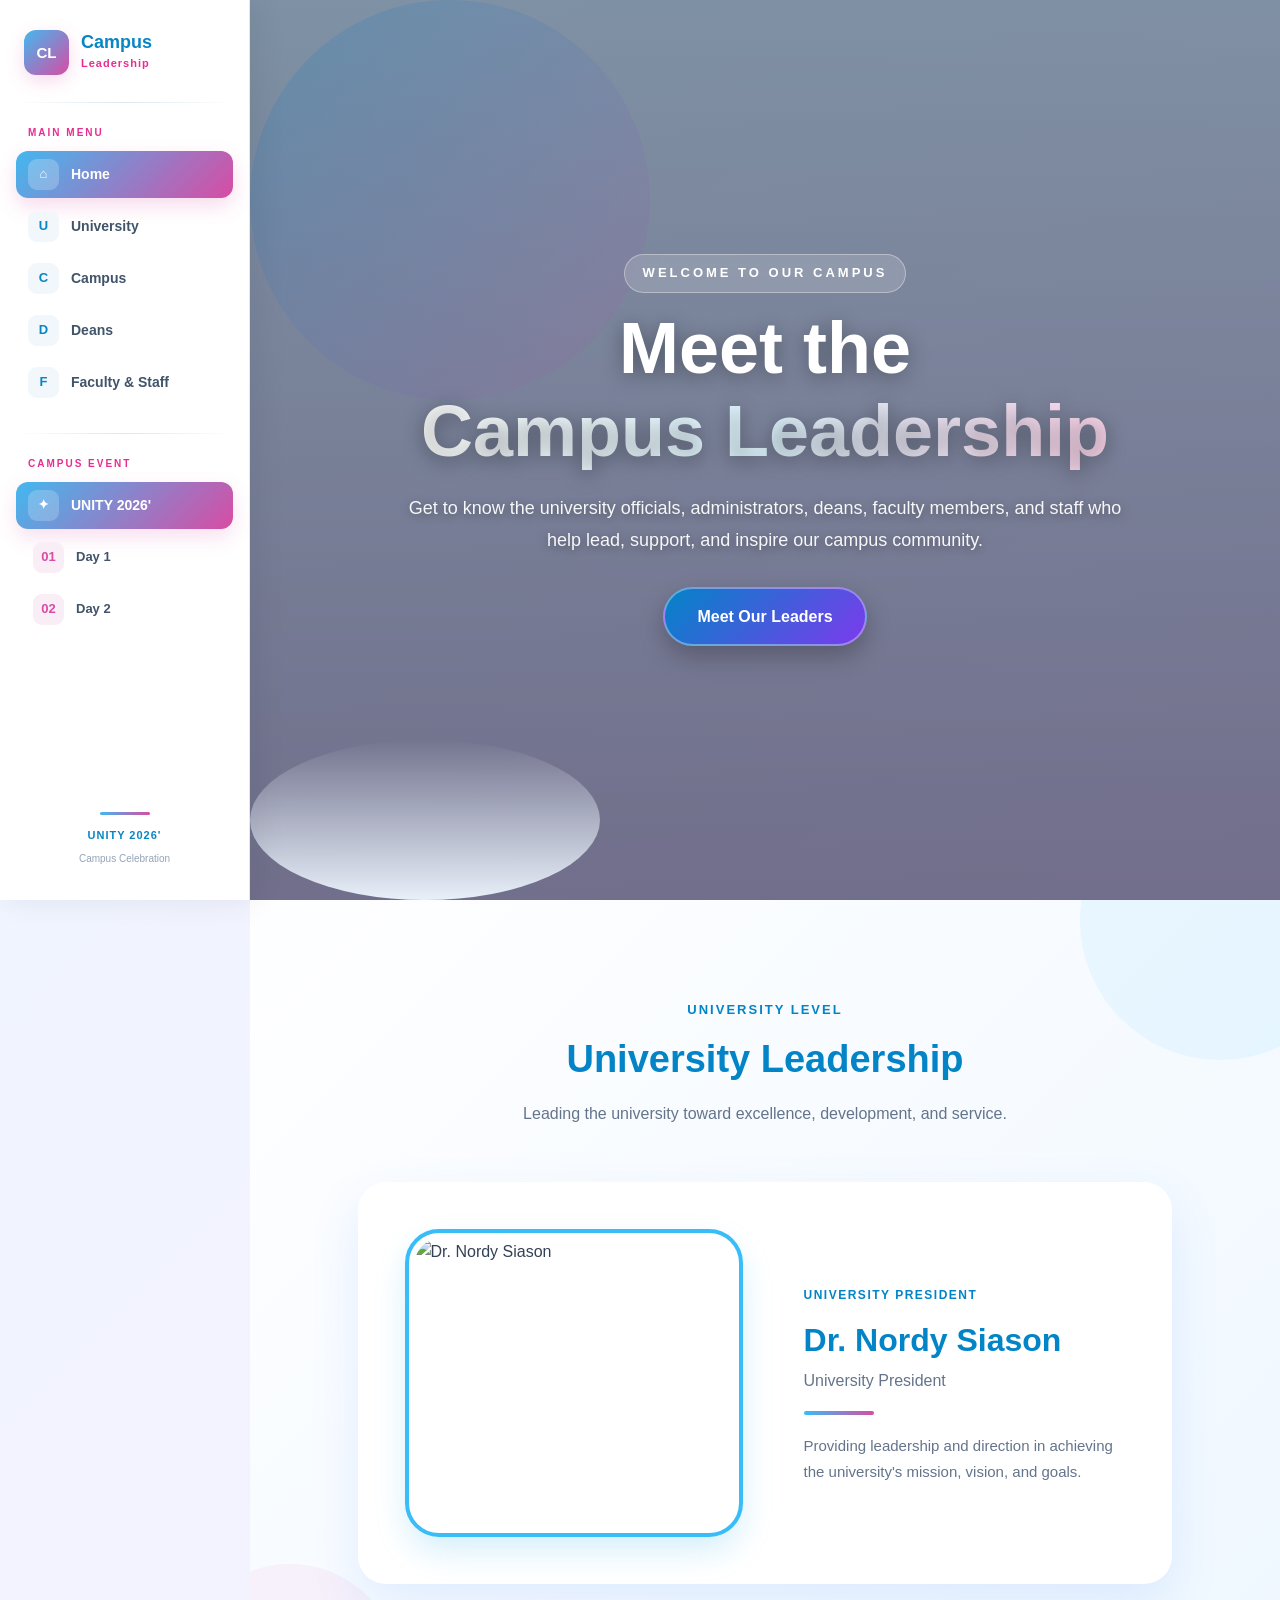
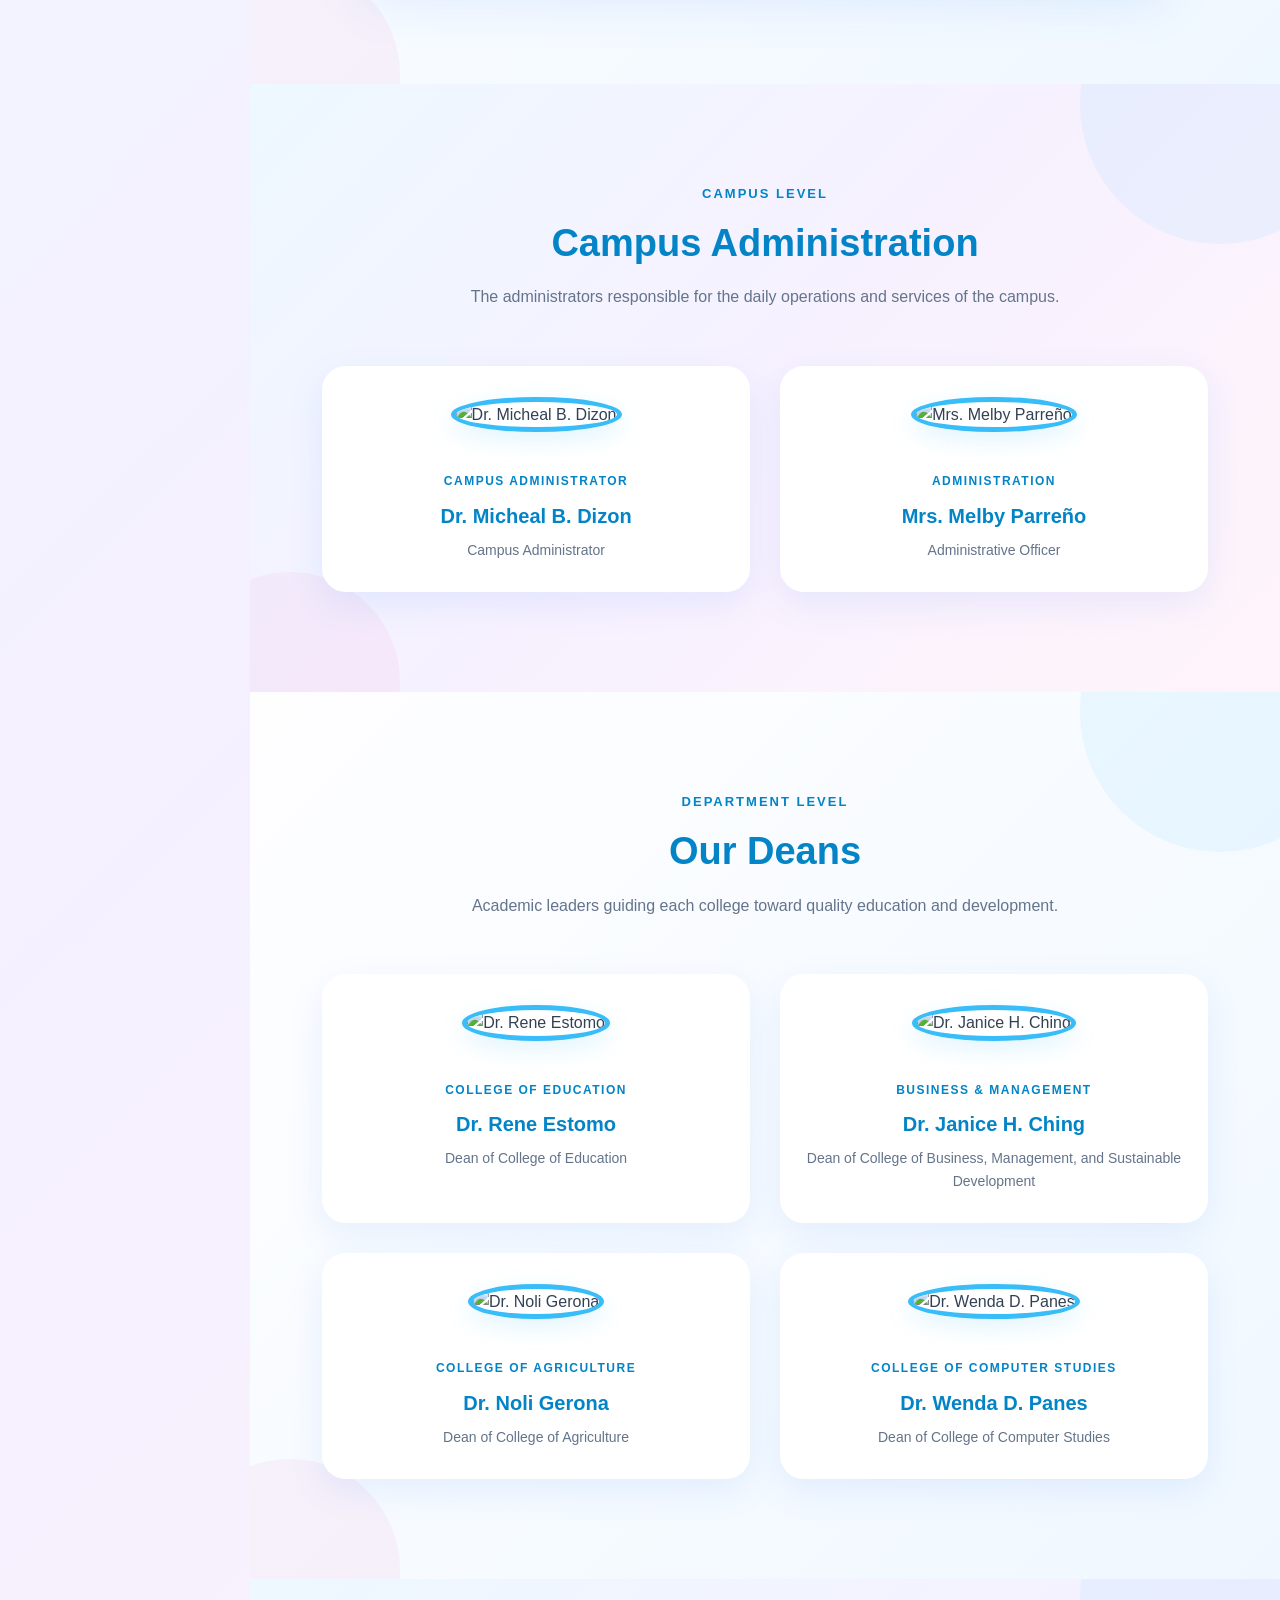
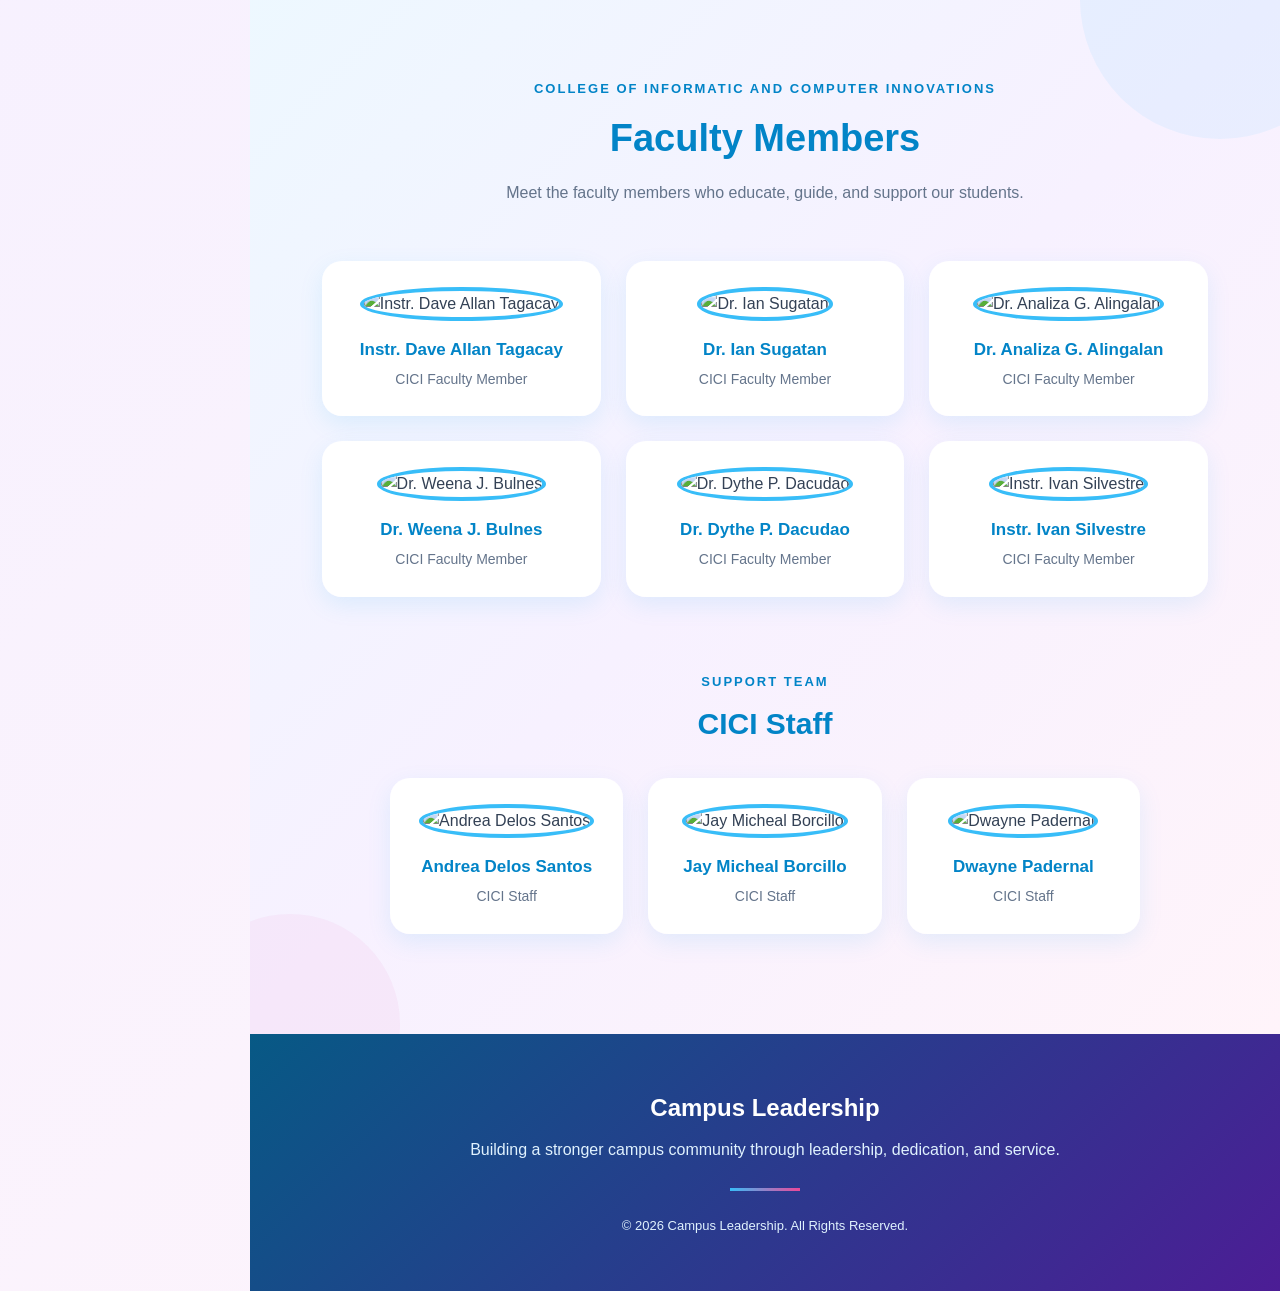
==== index.html @ fda6ae83 "Add files via upload" ====
<!DOCTYPE html>
<html lang="en">

<head>

    <meta charset="UTF-8">

    <meta
        name="viewport"
        content="width=device-width, initial-scale=1.0"
    >

    <title>Campus Leadership</title>

    <link
        rel="stylesheet"
        href="style.css"
    >

</head>


<body>


<!-- =====================================================
     SIDEBAR NAVIGATION
===================================================== -->

<aside class="sidebar">

    <!-- LOGO -->
    <a href="index.html#home" class="sidebar-logo">

        <div class="sidebar-logo-box">
            CL
        </div>

        <div class="sidebar-logo-text">
            <h2>Campus</h2>
            <span>Leadership</span>
        </div>

    </a>


    <div class="sidebar-divider"></div>


    <!-- MAIN NAVIGATION -->

    <div class="sidebar-section-title">
        MAIN MENU
    </div>


    <ul class="sidebar-links">

        <li>
            <a
                href="index.html#home"
                class="active"
            >
                <span class="sidebar-icon">⌂</span>
                <span>Home</span>
            </a>
        </li>


        <li>
            <a href="index.html#university">

                <span class="sidebar-icon">
                    U
                </span>

                <span>University</span>

            </a>
        </li>


        <li>
            <a href="index.html#campus">

                <span class="sidebar-icon">
                    C
                </span>

                <span>Campus</span>

            </a>
        </li>


        <li>
            <a href="index.html#deans">

                <span class="sidebar-icon">
                    D
                </span>

                <span>Deans</span>

            </a>
        </li>


        <li>
            <a href="index.html#faculty">

                <span class="sidebar-icon">
                    F
                </span>

                <span>Faculty & Staff</span>

            </a>
        </li>

    </ul>


    <div class="sidebar-divider"></div>


    <!-- UNITY -->

    <div class="sidebar-section-title">
        CAMPUS EVENT
    </div>


    <ul class="sidebar-links unity-sidebar">

        <li>
            <a href="unity.html">

                <span class="sidebar-icon">
                    ✦
                </span>

                <span>UNITY 2026'</span>

            </a>
        </li>


        <li>
            <a href="day1.html">

                <span class="sidebar-icon">
                    01
                </span>

                <span>Day 1</span>

            </a>
        </li>


        <li>
            <a href="day2.html">

                <span class="sidebar-icon">
                    02
                </span>

                <span>Day 2</span>

            </a>
        </li>

    </ul>


    <!-- SIDEBAR FOOTER -->

    <div class="sidebar-footer">

        <div class="sidebar-footer-line"></div>

        <strong>
            UNITY 2026'
        </strong>

        <small>
            Campus Celebration
        </small>

    </div>

</aside>


<!-- MOBILE MENU BUTTON -->

<button
    class="sidebar-toggle"
    onclick="toggleSidebar()"
    aria-label="Open navigation"
>
    ☰
</button>


<!-- MOBILE OVERLAY -->

<div
    class="sidebar-overlay"
    onclick="toggleSidebar()"
></div>



<!-- =====================================================
     HERO
===================================================== -->

<header
    class="hero"
    id="home"
>

    <div class="hero-content">

        <p class="welcome">
            WELCOME TO OUR CAMPUS
        </p>


        <h1>

            Meet the

            <span>
                Campus Leadership
            </span>

        </h1>


        <p>

            Get to know the university officials,
            administrators, deans, faculty members,
            and staff who help lead, support,
            and inspire our campus community.

        </p>


        <a
            href="#university"
            class="hero-button"
        >
            Meet Our Leaders
        </a>

    </div>

</header>



<!-- =====================================================
     MAIN CONTENT
===================================================== -->

<main>


    <!-- =================================================
         UNIVERSITY
    ================================================== -->

    <section
        id="university"
        class="section"
    >

        <div class="section-heading">

            <p class="small-title">
                UNIVERSITY LEVEL
            </p>


            <h2>
                University Leadership
            </h2>


            <p>

                Leading the university toward excellence,
                development, and service.

            </p>

        </div>


        <div class="president-card">


            <div class="profile-image">

                <img
                    src="image/pres.png"
                    alt="Dr. Nordy Siason"
                >

            </div>


            <div class="profile-info">

                <span class="position">
                    UNIVERSITY PRESIDENT
                </span>


                <h3>
                    Dr. Nordy Siason
                </h3>


                <p>
                    University President
                </p>


                <div class="profile-line"></div>


                <p class="description">

                    Providing leadership and direction
                    in achieving the university's mission,
                    vision, and goals.

                </p>

            </div>

        </div>

    </section>



    <!-- =================================================
         CAMPUS ADMINISTRATION
    ================================================== -->

    <section
        id="campus"
        class="section light-section"
    >

        <div class="section-heading">

            <p class="small-title">
                CAMPUS LEVEL
            </p>


            <h2>
                Campus Administration
            </h2>


            <p>

                The administrators responsible for
                the daily operations and services
                of the campus.

            </p>

        </div>


        <div class="profile-grid">


            <!-- CAMPUS ADMINISTRATOR -->

            <div class="profile-card">

                <div class="card-image">

                    <img
                        src="image/campusAd.png"
                        alt="Dr. Micheal B. Dizon"
                    >

                </div>


                <div class="card-content">

                    <span class="position">
                        CAMPUS ADMINISTRATOR
                    </span>


                    <h3>
                        Dr. Micheal B. Dizon
                    </h3>


                    <p>
                        Campus Administrator
                    </p>

                </div>

            </div>



            <!-- ADMINISTRATIVE OFFICER -->

            <div class="profile-card">

                <div class="card-image">

                    <img
                        src="image/AdminOfficer.png"
                        alt="Mrs. Melby Parreño"
                    >

                </div>


                <div class="card-content">

                    <span class="position">
                        ADMINISTRATION
                    </span>


                    <h3>
                        Mrs. Melby Parreño
                    </h3>


                    <p>
                        Administrative Officer
                    </p>

                </div>

            </div>

        </div>

    </section>



    <!-- =================================================
         DEANS
    ================================================== -->

    <section
        id="deans"
        class="section"
    >

        <div class="section-heading">

            <p class="small-title">
                DEPARTMENT LEVEL
            </p>


            <h2>
                Our Deans
            </h2>


            <p>

                Academic leaders guiding each college
                toward quality education and development.

            </p>

        </div>


        <div class="profile-grid dean-grid">


            <!-- EDUCATION -->

            <div class="profile-card">

                <div class="card-image">

                    <img
                        src="image/coed.png"
                        alt="Dr. Rene Estomo"
                    >

                </div>


                <div class="card-content">

                    <span class="position">
                        COLLEGE OF EDUCATION
                    </span>


                    <h3>
                        Dr. Rene Estomo
                    </h3>


                    <p>
                        Dean of College of Education
                    </p>

                </div>

            </div>



            <!-- BUSINESS -->

            <div class="profile-card">

                <div class="card-image">

                    <img
                        src="image/cbmsd.png"
                        alt="Dr. Janice H. Ching"
                    >

                </div>


                <div class="card-content">

                    <span class="position">
                        BUSINESS & MANAGEMENT
                    </span>


                    <h3>
                        Dr. Janice H. Ching
                    </h3>


                    <p>
                        Dean of College of Business,
                        Management, and Sustainable Development
                    </p>

                </div>

            </div>



            <!-- AGRICULTURE -->

            <div class="profile-card">

                <div class="card-image">

                    <img
                        src="image/coag.png"
                        alt="Dr. Noli Gerona"
                    >

                </div>


                <div class="card-content">

                    <span class="position">
                        COLLEGE OF AGRICULTURE
                    </span>


                    <h3>
                        Dr. Noli Gerona
                    </h3>


                    <p>
                        Dean of College of Agriculture
                    </p>

                </div>

            </div>



            <!-- COMPUTER STUDIES -->

            <div class="profile-card">

                <div class="card-image">

                    <img
                        src="image/ccs.png"
                        alt="Dr. Wenda D. Panes"
                    >

                </div>


                <div class="card-content">

                    <span class="position">
                        COLLEGE OF COMPUTER STUDIES
                    </span>


                    <h3>
                        Dr. Wenda D. Panes
                    </h3>


                    <p>
                        Dean of College of Computer Studies
                    </p>

                </div>

            </div>

        </div>

    </section>



    <!-- =================================================
         FACULTY AND STAFF
    ================================================== -->

    <section
        id="faculty"
        class="section light-section"
    >

        <div class="section-heading">

            <p class="small-title">
                COLLEGE OF INFORMATIC AND COMPUTER INNOVATIONS
            </p>


            <h2>
                Faculty Members
            </h2>


            <p>

                Meet the faculty members who educate,
                guide, and support our students.

            </p>

        </div>


        <div class="people-grid">


            <!-- DAVE -->

            <div class="person-card">

                <img
                    src="image/dave.png"
                    alt="Instr. Dave Allan Tagacay"
                >


                <h3>
                    Instr. Dave Allan Tagacay
                </h3>


                <p>
                    CICI Faculty Member
                </p>

            </div>



            <!-- IAN -->

            <div class="person-card">

                <img
                    src="image/ian.png"
                    alt="Dr. Ian Sugatan"
                >


                <h3>
                    Dr. Ian Sugatan
                </h3>


                <p>
                    CICI Faculty Member
                </p>

            </div>



            <!-- ANALIZA -->

            <div class="person-card">

                <img
                    src="image/Ann.png"
                    alt="Dr. Analiza G. Alingalan"
                >


                <h3>
                    Dr. Analiza G. Alingalan
                </h3>


                <p>
                    CICI Faculty Member
                </p>

            </div>



            <!-- WEENA -->

            <div class="person-card">

                <img
                    src="image/weena.png"
                    alt="Dr. Weena J. Bulnes"
                >


                <h3>
                    Dr. Weena J. Bulnes
                </h3>


                <p>
                    CICI Faculty Member
                </p>

            </div>



            <!-- DYTHE -->

            <div class="person-card">

                <img
                    src="image/Dacudao.png"
                    alt="Dr. Dythe P. Dacudao"
                >


                <h3>
                    Dr. Dythe P. Dacudao
                </h3>


                <p>
                    CICI Faculty Member
                </p>

            </div>



            <!-- IVAN -->

            <div class="person-card">

                <img
                    src="image/ivan.png"
                    alt="Instr. Ivan Silvestre"
                >


                <h3>
                    Instr. Ivan Silvestre
                </h3>


                <p>
                    CICI Faculty Member
                </p>

            </div>

        </div>



        <!-- =================================================
             STAFF
        ================================================== -->

        <div class="staff-heading">

            <p class="small-title">
                SUPPORT TEAM
            </p>


            <h2>
                CICI Staff
            </h2>

        </div>


        <div class="people-grid staff-grid">


            <!-- ANDREA -->

            <div class="person-card">

                <img
                    src="image/andrea.png"
                    alt="Andrea Delos Santos"
                >


                <h3>
                    Andrea Delos Santos
                </h3>


                <p>
                   CICI Staff
                </p>

            </div>



            <!-- JAY -->

            <div class="person-card">

                <img
                    src="image/mike.png"
                    alt="Jay Micheal Borcillo"
                >


                <h3>
                    Jay Micheal Borcillo
                </h3>


                <p>
                    CICI Staff
                </p>

            </div>



            <!-- DWAYNE -->

            <div class="person-card">

                <img
                    src="image/dwayne.png"
                    alt="Dwayne Padernal"
                >


                <h3>
                    Dwayne Padernal
                </h3>


                <p>
                    CICI Staff
                </p>

            </div>

        </div>

    </section>

</main>



<!-- =====================================================
     FOOTER
===================================================== -->

<footer>

    <div class="footer-content">

        <h2>
            Campus Leadership
        </h2>


        <p>

            Building a stronger campus community through
            leadership, dedication, and service.

        </p>


        <div class="footer-line"></div>


        <p class="copyright">

            © 2026 Campus Leadership.
            All Rights Reserved.

        </p>

    </div>

</footer>



<!-- =====================================================
     SIDEBAR SCRIPT
===================================================== -->

<script>

function toggleSidebar() {

    const sidebar =
        document.querySelector(".sidebar");

    const overlay =
        document.querySelector(".sidebar-overlay");


    sidebar.classList.toggle("active");

    overlay.classList.toggle("active");

}

</script>


</body>

</html>
---- style.css ----
/* =========================================================
   CAMPUS LEADERSHIP
   UNITY 2026'
   COMPLETE STYLE.CSS
========================================================= */


/* =========================================================
   RESET
========================================================= */

* {
    margin: 0;
    padding: 0;
    box-sizing: border-box;
}


html {
    scroll-behavior: smooth;
    scroll-padding-top: 30px;
}


body {
    font-family:
        Arial,
        Helvetica,
        sans-serif;

    color: #334155;

    line-height: 1.6;

    /*
       MAIN WEBSITE BACKGROUND
       Soft blue + violet + pink
    */
    background:
        linear-gradient(
            135deg,
            #eef7ff 0%,
            #f5f0ff 45%,
            #fff5fb 100%
        );

    padding-left: 250px;

    overflow-x: hidden;
}


img {
    max-width: 100%;
}


a {
    color: inherit;
}


button,
a {
    -webkit-tap-highlight-color: transparent;
}



/* =========================================================
   SIDEBAR
========================================================= */

.sidebar {

    position: fixed;

    left: 0;
    top: 0;

    width: 250px;
    height: 100vh;

    padding: 25px 16px;

    background:
        rgba(255, 255, 255, 0.97);

    border-right:
        1px solid #e5e7eb;

    box-shadow:
        5px 0 30px
        rgba(15, 23, 42, 0.08);

    z-index: 2000;

    display: flex;

    flex-direction: column;

    overflow-y: auto;

    transition:
        transform 0.35s ease;
}


.sidebar::-webkit-scrollbar {
    width: 5px;
}


.sidebar::-webkit-scrollbar-thumb {

    background:
        linear-gradient(
            #38bdf8,
            #ec4899
        );

    border-radius: 10px;
}



/* =========================================================
   SIDEBAR LOGO
========================================================= */

.sidebar-logo {

    display: flex;

    align-items: center;

    gap: 12px;

    padding:
        5px
        8px;

    text-decoration: none;
}


.sidebar-logo-box {

    width: 45px;
    height: 45px;

    display: flex;

    align-items: center;
    justify-content: center;

    flex-shrink: 0;

    border-radius: 12px;

    background:
        linear-gradient(
            135deg,
            #42b8ef,
            #d84ca4
        );

    color: white;

    font-size: 15px;

    font-weight: 900;

    box-shadow:
        0 6px 18px
        rgba(216, 76, 164, 0.20);

    transition:
        transform 0.3s ease,
        box-shadow 0.3s ease;
}


.sidebar-logo:hover
.sidebar-logo-box {

    transform:
        rotate(-5deg)
        scale(1.07);

    box-shadow:
        0 10px 25px
        rgba(216, 76, 164, 0.30);
}


.sidebar-logo-text h2 {

    margin: 0;

    color: #0786c5;

    font-size: 18px;

    line-height: 1.05;
}


.sidebar-logo-text span {

    display: block;

    margin-top: 3px;

    color: #e72d91;

    font-size: 11px;

    font-weight: 800;

    letter-spacing: 1px;
}



/* =========================================================
   SIDEBAR DIVIDER
========================================================= */

.sidebar-divider {

    width: 100%;

    height: 1px;

    margin:
        22px 0;

    background:
        linear-gradient(
            90deg,
            transparent,
            #dce7ee,
            transparent
        );
}



/* =========================================================
   SIDEBAR SECTION TITLE
========================================================= */

.sidebar-section-title {

    padding:
        0 12px;

    margin-bottom: 10px;

    color: #e72d91;

    font-size: 10px;

    font-weight: 900;

    letter-spacing: 2px;

    text-transform: uppercase;
}



/* =========================================================
   SIDEBAR LINKS
========================================================= */

.sidebar-links {

    list-style: none;

    padding: 0;

    margin: 0;
}


.sidebar-links li {

    margin-bottom: 5px;
}


.sidebar-links li a {

    position: relative;

    display: flex;

    align-items: center;

    gap: 12px;

    width: 100%;

    min-height: 46px;

    padding:
        8px 12px;

    border-radius: 12px;

    text-decoration: none;

    color: #40546a;

    font-size: 14px;

    font-weight: 600;

    overflow: hidden;

    transition:
        color 0.3s ease,
        transform 0.3s ease,
        box-shadow 0.3s ease;
}



/* =========================================================
   SIDEBAR HOVER BACKGROUND
========================================================= */

.sidebar-links li a::before {

    content: "";

    position: absolute;

    left: -100%;

    top: 0;

    width: 100%;
    height: 100%;

    background:
        linear-gradient(
            135deg,
            #e2f7ff,
            #fff0f8
        );

    transition:
        left 0.3s ease;

    z-index: -1;
}


.sidebar-links li a:hover::before {

    left: 0;
}


.sidebar-links li a:hover {

    color: #0786c5;

    transform:
        translateX(5px);

    box-shadow:
        0 5px 16px
        rgba(66, 184, 239, 0.10);
}



/* =========================================================
   SIDEBAR ICON
========================================================= */

.sidebar-icon {

    width: 31px;
    height: 31px;

    display: flex;

    align-items: center;
    justify-content: center;

    flex-shrink: 0;

    border-radius: 9px;

    background: #f1f7fb;

    color: #0786c5;

    font-size: 13px;

    font-weight: 900;

    transition:
        background 0.3s ease,
        color 0.3s ease,
        transform 0.3s ease;
}


.sidebar-links a:hover
.sidebar-icon {

    background:
        linear-gradient(
            135deg,
            #42b8ef,
            #d84ca4
        );

    color: white;

    transform:
        scale(1.08);
}



/* =========================================================
   ACTIVE SIDEBAR LINK
========================================================= */

.sidebar-links a.active {

    color: white;

    background:
        linear-gradient(
            135deg,
            #42b8ef,
            #d84ca4
        );

    box-shadow:
        0 8px 20px
        rgba(216, 76, 164, 0.20);
}


.sidebar-links a.active::before {

    display: none;
}


.sidebar-links a.active
.sidebar-icon {

    background:
        rgba(255, 255, 255, 0.22);

    color: white;
}


.sidebar-links a.active:hover {

    color: white;

    transform:
        translateX(5px);

    background:
        linear-gradient(
            135deg,
            #319fd6,
            #c83b91
        );
}



/* =========================================================
   UNITY SIDEBAR
========================================================= */

.unity-sidebar li:first-child a {

    color: white;

    background:
        linear-gradient(
            135deg,
            #42b8ef,
            #d84ca4
        );

    box-shadow:
        0 8px 20px
        rgba(216, 76, 164, 0.18);
}


.unity-sidebar li:first-child a::before {

    display: none;
}


.unity-sidebar li:first-child
.sidebar-icon {

    background:
        rgba(255, 255, 255, 0.20);

    color: white;
}


.unity-sidebar li:not(:first-child) a {

    margin-left: 5px;

    width:
        calc(100% - 5px);

    font-size: 13px;
}


.unity-sidebar li:not(:first-child)
.sidebar-icon {

    background: #f9eef6;

    color: #d84ca4;
}



/* =========================================================
   SIDEBAR FOOTER
========================================================= */

.sidebar-footer {

    margin-top: auto;

    padding:
        20px 8px 5px;

    text-align: center;
}


.sidebar-footer-line {

    width: 50px;

    height: 3px;

    margin:
        0 auto 12px;

    border-radius: 5px;

    background:
        linear-gradient(
            90deg,
            #42b8ef,
            #d84ca4
        );
}


.sidebar-footer strong {

    display: block;

    color: #0786c5;

    font-size: 11px;

    letter-spacing: 1px;
}


.sidebar-footer small {

    color: #94a3b8;

    font-size: 10px;
}



/* =========================================================
   MOBILE SIDEBAR BUTTON
========================================================= */

.sidebar-toggle {

    display: none;

    position: fixed;

    top: 15px;
    left: 15px;

    width: 45px;
    height: 45px;

    align-items: center;
    justify-content: center;

    border: none;

    border-radius: 12px;

    background:
        linear-gradient(
            135deg,
            #42b8ef,
            #d84ca4
        );

    color: white;

    font-size: 21px;

    cursor: pointer;

    z-index: 3000;

    box-shadow:
        0 7px 20px
        rgba(0, 0, 0, 0.15);

    transition:
        transform 0.3s ease,
        box-shadow 0.3s ease;
}


.sidebar-toggle:hover {

    transform:
        scale(1.08);

    box-shadow:
        0 10px 25px
        rgba(216, 76, 164, 0.25);
}



/* =========================================================
   MOBILE SIDEBAR OVERLAY
========================================================= */

.sidebar-overlay {

    display: none;

    position: fixed;

    inset: 0;

    background:
        rgba(15, 23, 42, 0.40);

    backdrop-filter:
        blur(3px);

    z-index: 1900;
}


.sidebar-overlay.active {

    display: block;
}



/* =========================================================
   HERO
========================================================= */

.hero {

    min-height: 600px;

    display: flex;

    align-items: center;
    justify-content: center;

    text-align: center;

    padding:
        80px 20px;

    background:
        linear-gradient(
            135deg,
            #0284c7,
            #38bdf8,
            #8b5cf6
        );

    position: relative;

    overflow: hidden;
}


/* Decorative circles */

.hero::before {

    content: "";

    position: absolute;

    width: 400px;
    height: 400px;

    border-radius: 50%;

    background:
        rgba(255,255,255,0.08);

    top: -150px;
    left: -100px;
}


.hero::after {

    content: "";

    position: absolute;

    width: 350px;
    height: 350px;

    border-radius: 50%;

    background:
        rgba(255,255,255,0.08);

    bottom: -150px;
    right: -80px;
}


.hero-content {

    max-width: 850px;

    color: white;

    position: relative;

    z-index: 1;
}


.welcome {

    letter-spacing: 4px;

    font-size: 13px;

    font-weight: 800;

    margin-bottom: 18px;
}


.hero h1 {

    font-size: 58px;

    line-height: 1.1;

    margin-bottom: 25px;
}


.hero h1 span {

    display: inline-block;

    color: #e0f2fe;
}


.hero-content > p:not(.welcome) {

    max-width: 700px;

    margin:
        0 auto;

    font-size: 18px;

    line-height: 1.7;
}


.hero-button {

    display: inline-flex;

    align-items: center;
    justify-content: center;

    margin-top: 30px;

    padding:
        14px 30px;

    background: white;

    color: #0284c7;

    text-decoration: none;

    border-radius: 30px;

    font-weight: 800;

    transition:
        transform 0.3s ease,
        box-shadow 0.3s ease,
        background 0.3s ease;
}


.hero-button:hover {

    background: #f0f9ff;

    transform:
        translateY(-4px);

    box-shadow:
        0 10px 25px
        rgba(0,0,0,0.15);
}



/* =========================================================
   SECTIONS
========================================================= */

.section {

    position: relative;

    padding:
        100px 7%;

    background:
        linear-gradient(
            135deg,
            rgba(255,255,255,0.94),
            rgba(239,248,255,0.94)
        );

    overflow: hidden;
}


.section::before {

    content: "";

    position: absolute;

    width: 280px;
    height: 280px;

    border-radius: 50%;

    background:
        rgba(56, 189, 248, 0.08);

    top: -120px;
    right: -80px;

    pointer-events: none;
}


.section::after {

    content: "";

    position: absolute;

    width: 220px;
    height: 220px;

    border-radius: 50%;

    background:
        rgba(216, 76, 164, 0.06);

    bottom: -100px;
    left: -70px;

    pointer-events: none;
}


.light-section {

    background:
        linear-gradient(
            135deg,
            #edf8ff,
            #f7f1ff,
            #fff4fa
        );
}



/* =========================================================
   SECTION HEADING
========================================================= */

.section-heading {

    position: relative;

    z-index: 1;

    text-align: center;

    max-width: 750px;

    margin:
        0 auto 55px;
}


.small-title {

    color: #0284c7;

    font-size: 13px;

    font-weight: 900;

    letter-spacing: 2px;

    margin-bottom: 8px;
}


.section-heading h2 {

    color: #0284c7;

    font-size: 38px;

    margin-bottom: 10px;
}


.section-heading > p:last-child {

    color: #64748b;

    line-height: 1.7;
}



/* =========================================================
   UNIVERSITY PRESIDENT
========================================================= */

.president-card {

    position: relative;

    z-index: 1;

    max-width: 1050px;

    width: 92%;

    margin: auto;

    display: flex;

    align-items: center;

    gap: 65px;

    padding: 50px;

    background:
        rgba(255, 255, 255, 0.97);

    border:
        1px solid rgba(255,255,255,0.9);

    border-radius: 28px;

    box-shadow:
        0 20px 50px
        rgba(59, 130, 246, 0.12);

    backdrop-filter:
        blur(10px);

    transition:
        transform 0.35s ease,
        box-shadow 0.35s ease;
}


.president-card:hover {

    transform:
        translateY(-7px);

    box-shadow:
        0 25px 60px
        rgba(59, 130, 246, 0.18);
}



/* =========================================================
   PRESIDENT IMAGE
========================================================= */

.profile-image {

    flex:
        0 0 330px;

    display: flex;

    justify-content: center;
}


.profile-image img {

    width: 330px;

    height: 300px;

    object-fit: cover;

    border-radius: 30px;

    border:
        6px solid white;

    outline:
        4px solid #38bdf8;

    box-shadow:
        0 15px 35px
        rgba(14, 165, 233, 0.20);

    transition:
        transform 0.4s ease,
        box-shadow 0.4s ease;
}


.president-card:hover
.profile-image img {

    transform:
        scale(1.03);

    box-shadow:
        0 20px 45px
        rgba(216, 76, 164, 0.22);
}



/* =========================================================
   PRESIDENT INFORMATION
========================================================= */

.profile-info {

    flex: 1;
}


.position {

    color: #0284c7;

    font-size: 12px;

    font-weight: 900;

    letter-spacing: 1.5px;
}


.profile-info h3 {

    color: #0284c7;

    font-size: 32px;

    margin:
        8px 0 2px;
}


.profile-info > p {

    color: #64748b;
}


.profile-line {

    width: 70px;

    height: 4px;

    margin:
        18px 0;

    background:
        linear-gradient(
            90deg,
            #38bdf8,
            #d84ca4
        );

    border-radius: 5px;
}


.description {

    font-size: 15px;

    line-height: 1.7;
}



/* =========================================================
   PROFILE GRID
========================================================= */

.profile-grid {

    position: relative;

    z-index: 1;

    max-width: 1100px;

    margin: auto;

    display: grid;

    grid-template-columns:
        repeat(
            auto-fit,
            minmax(280px, 1fr)
        );

    gap: 30px;
}



/* =========================================================
   PROFILE CARD
========================================================= */

.profile-card {

    background:
        rgba(255,255,255,0.97);

    border-radius: 24px;

    overflow: hidden;

    border:
        1px solid rgba(255,255,255,0.9);

    box-shadow:
        0 12px 35px
        rgba(59,130,246,0.10);

    transition:
        transform 0.35s ease,
        box-shadow 0.35s ease,
        border-color 0.35s ease;
}


.profile-card:hover {

    transform:
        translateY(-10px);

    border-color:
        #38bdf8;

    box-shadow:
        0 22px 45px
        rgba(59,130,246,0.18);
}


.card-image {

    padding:
        30px 20px 15px;

    text-align: center;
}


.card-image img {

    width: 180px;

    height: 180px;

    object-fit: cover;

    border-radius: 50%;

    border:
        5px solid #38bdf8;

    box-shadow:
        0 8px 25px
        rgba(56,189,248,0.15);

    transition:
        transform 0.4s ease,
        border-color 0.3s ease;
}


.profile-card:hover
.card-image img {

    transform:
        scale(1.06);

    border-color:
        #ec4899;
}


.card-content {

    padding:
        20px 25px 30px;

    text-align: center;
}


.card-content h3 {

    color: #0284c7;

    font-size: 20px;

    margin:
        7px 0;
}


.card-content p {

    color: #64748b;

    font-size: 14px;

    line-height: 1.6;
}



/* =========================================================
   FACULTY AND STAFF
========================================================= */

.people-grid {

    position: relative;

    z-index: 1;

    max-width: 1100px;

    margin: auto;

    display: grid;

    grid-template-columns:
        repeat(
            auto-fit,
            minmax(220px, 1fr)
        );

    gap: 25px;
}


.person-card {

    background:
        rgba(255,255,255,0.97);

    text-align: center;

    padding:
        25px 18px;

    border-radius: 20px;

    border:
        1px solid rgba(255,255,255,0.9);

    box-shadow:
        0 8px 25px
        rgba(14, 165, 233, 0.10);

    transition:
        transform 0.3s ease,
        box-shadow 0.3s ease,
        border-color 0.3s ease;
}


.person-card:hover {

    transform:
        translateY(-8px);

    border-color:
        #38bdf8;

    box-shadow:
        0 18px 35px
        rgba(14, 165, 233, 0.18);
}


.person-card img {

    width: 145px;

    height: 145px;

    object-fit: cover;

    border-radius: 50%;

    border:
        4px solid #38bdf8;

    margin-bottom: 15px;

    transition:
        transform 0.4s ease,
        border-color 0.3s ease;
}


.person-card:hover img {

    transform:
        scale(1.06);

    border-color:
        #ec4899;
}


.person-card h3 {

    color: #0284c7;

    font-size: 17px;

    margin-bottom: 5px;
}


.person-card p {

    color: #64748b;

    font-size: 14px;
}



/* =========================================================
   STAFF HEADING
========================================================= */

.staff-heading {

    position: relative;

    z-index: 1;

    text-align: center;

    margin:
        75px 0 30px;
}


.staff-heading h2 {

    color: #0284c7;

    font-size: 30px;
}



/* =========================================================
   STAFF GRID
========================================================= */

.staff-grid {

    max-width: 750px;
}



/* =========================================================
   UNITY PAGE
========================================================= */

.unity-page {

    min-height:
        calc(100vh - 100px);

    padding:
        90px 6%;

    text-align: center;

    background:
        linear-gradient(
            135deg,
            #e8f8ff,
            #f4f0ff,
            #fff0f8
        );

    position: relative;

    overflow: hidden;
}


.unity-page::before {

    content: "";

    position: absolute;

    width: 350px;
    height: 350px;

    border-radius: 50%;

    background:
        rgba(56,189,248,0.12);

    top: -120px;

    left: -100px;
}


.unity-page::after {

    content: "";

    position: absolute;

    width: 400px;
    height: 400px;

    border-radius: 50%;

    background:
        rgba(236,72,153,0.09);

    bottom: -180px;

    right: -120px;
}


.unity-content {

    max-width: 1050px;

    margin: auto;

    position: relative;

    z-index: 1;
}


.unity-label {

    color: #ec4899;

    font-size: 13px;

    letter-spacing: 4px;

    font-weight: 900;

    margin-bottom: 12px;
}


.unity-content > h1 {

    font-size:
        clamp(
            55px,
            8vw,
            85px
        );

    line-height: 1;

    color: #0284c7;

    margin-bottom: 25px;
}


.unity-content > h1 span {

    background:
        linear-gradient(
            135deg,
            #38bdf8,
            #ec4899
        );

    -webkit-background-clip: text;

    background-clip: text;

    color: transparent;
}


.unity-description {

    max-width: 760px;

    margin:
        0 auto;

    color: #53677a;

    font-size: 18px;

    line-height: 1.8;
}



/* =========================================================
   UNITY FEATURE CARD
========================================================= */

.unity-feature-card {

    max-width: 850px;

    margin:
        50px auto 40px;

    padding: 30px;

    display: flex;

    align-items: center;

    gap: 22px;

    text-align: left;

    background:
        rgba(255,255,255,0.96);

    border:
        2px solid #38bdf8;

    border-radius: 24px;

    box-shadow:
        0 15px 35px
        rgba(56,189,248,0.12);

    transition:
        transform 0.3s ease,
        box-shadow 0.3s ease;
}


.unity-feature-card:hover {

    transform:
        translateY(-6px);

    box-shadow:
        0 22px 45px
        rgba(236,72,153,0.15);
}


.unity-feature-icon {

    width: 65px;

    height: 65px;

    flex-shrink: 0;

    display: flex;

    align-items: center;

    justify-content: center;

    border-radius: 18px;

    background:
        linear-gradient(
            135deg,
            #42b8ef,
            #d84ca4
        );

    color: white;

    font-size: 28px;

    box-shadow:
        0 8px 20px
        rgba(216,76,164,0.20);
}


.feature-label {

    color: #e72d91;

    font-size: 11px;

    font-weight: 900;

    letter-spacing: 2px;

    margin-bottom: 4px;
}


.unity-feature-card h2 {

    color: #0786c5;

    font-size: 24px;

    margin-bottom: 5px;
}


.unity-feature-card p:last-child {

    color: #64748b;

    font-size: 14px;
}



/* =========================================================
   UNITY DAY SELECTION
========================================================= */

.choose-day {

    color: #0284c7;

    margin-top: 40px;

    margin-bottom: 5px;

    font-size: 28px;
}


.unity-choice-text {

    color: #64748b;

    margin-bottom: 25px;
}


.unity-days {

    display: flex;

    justify-content: center;

    align-items: center;

    gap: 18px;

    flex-wrap: wrap;
}


.day-button {

    min-width: 190px;

    display: flex;

    align-items: center;

    justify-content: center;

    gap: 12px;

    padding:
        15px 25px;

    border-radius: 18px;

    text-decoration: none;

    color: white;

    background:
        linear-gradient(
            135deg,
            #38bdf8,
            #ec4899
        );

    font-weight: 900;

    box-shadow:
        0 8px 20px
        rgba(236,72,153,0.18);

    transition:
        transform 0.3s ease,
        box-shadow 0.3s ease,
        background 0.3s ease;
}


.day-button:hover {

    transform:
        translateY(-5px);

    background:
        linear-gradient(
            135deg,
            #319fd6,
            #c83b91
        );

    box-shadow:
        0 14px 28px
        rgba(236,72,153,0.25);
}


.day-number {

    display: flex;

    align-items: center;

    justify-content: center;

    width: 30px;

    height: 30px;

    border-radius: 9px;

    background:
        rgba(255,255,255,0.20);

    font-size: 12px;
}


.arrow {

    font-size: 18px;
}



/* =========================================================
   UNITY INFORMATION
========================================================= */

.unity-information {

    max-width: 950px;

    margin:
        55px auto 0;

    display: grid;

    grid-template-columns:
        repeat(3, 1fr);

    gap: 18px;
}


.information-item {

    padding: 22px;

    display: flex;

    align-items: flex-start;

    gap: 14px;

    text-align: left;

    background:
        rgba(255,255,255,0.96);

    border-radius: 18px;

    border:
        1px solid #dceaf2;

    transition:
        transform 0.3s ease,
        box-shadow 0.3s ease;
}


.information-item:hover {

    transform:
        translateY(-5px);

    box-shadow:
        0 12px 25px
        rgba(14,165,233,0.12);
}


.information-icon {

    width: 42px;

    height: 42px;

    display: flex;

    align-items: center;

    justify-content: center;

    flex-shrink: 0;

    border-radius: 12px;

    background: #e9f8ff;

    font-size: 20px;
}


.information-item strong {

    color: #0786c5;

    font-size: 15px;
}


.information-item p {

    margin-top: 3px;

    color: #64748b;

    font-size: 12px;

    line-height: 1.5;
}



/* =========================================================
   PAGE NAVIGATION
========================================================= */

.page-navigation {

    display: flex;

    justify-content: center;

    align-items: center;

    gap: 15px;

    flex-wrap: wrap;

    margin-top: 50px;
}


.outline-button,
.gradient-button {

    display: inline-flex;

    align-items: center;

    justify-content: center;

    padding:
        13px 24px;

    border-radius: 25px;

    text-decoration: none;

    font-weight: 800;

    transition:
        transform 0.3s ease,
        box-shadow 0.3s ease,
        background 0.3s ease;
}


.outline-button {

    color: #0786c5;

    background: white;

    border:
        2px solid #38bdf8;
}


.outline-button:hover {

    transform:
        translateY(-3px);

    background:
        #e9f8ff;

    box-shadow:
        0 8px 18px
        rgba(56,189,248,0.15);
}


.gradient-button {

    color: white;

    background:
        linear-gradient(
            135deg,
            #42b8ef,
            #d84ca4
        );
}


.gradient-button:hover {

    transform:
        translateY(-3px);

    box-shadow:
        0 10px 22px
        rgba(216,76,164,0.25);
}



/* =========================================================
   FOOTER
========================================================= */

footer {

    background:
        linear-gradient(
            135deg,
            #075985,
            #4c1d95
        );

    color: white;

    text-align: center;

    padding:
        55px 20px;
}


.footer-content {

    max-width: 700px;

    margin: auto;
}


.footer-content h2 {

    margin-bottom: 10px;
}


.footer-content p {

    color: #e0f2fe;
}


.footer-line {

    width: 70px;

    height: 3px;

    background:
        linear-gradient(
            90deg,
            #38bdf8,
            #ec4899
        );

    margin:
        25px auto;
}


.copyright {

    font-size: 13px;
}



/* =========================================================
   TABLET
========================================================= */

@media (max-width: 900px) {

    body {

        padding-left: 0;
    }


    .sidebar {

        transform:
            translateX(-100%);
    }


    .sidebar.active {

        transform:
            translateX(0);
    }


    .sidebar-toggle {

        display: flex;
    }


    .hero {

        min-height: 570px;

        padding:
            80px 25px;
    }


    .hero h1 {

        font-size: 48px;
    }


    /* PRESIDENT CARD */

    .president-card {

        width: 94%;

        flex-direction: column;

        text-align: center;

        gap: 30px;

        padding:
            40px 30px;
    }


    .profile-image {

        flex:
            0 0 auto;

        width: 100%;
    }


    .profile-image img {

        width: 300px;

        height: 270px;
    }


    .profile-line {

        margin:
            18px auto;
    }


    /* UNITY */

    .unity-information {

        grid-template-columns:
            1fr;
    }

}



/* =========================================================
   MOBILE
========================================================= */

@media (max-width: 600px) {

    .sidebar {

        width: 270px;
    }


    .hero {

        min-height: 520px;

        padding:
            80px 20px;
    }


    .hero h1 {

        font-size: 36px;
    }


    .welcome {

        font-size: 11px;

        letter-spacing: 2px;
    }


    .hero-content > p:not(.welcome) {

        font-size: 15px;
    }


    .section {

        padding:
            65px 5%;
    }


    .section-heading h2 {

        font-size: 30px;
    }


    /* PRESIDENT */

    .president-card {

        width: 96%;

        padding:
            30px 18px;

        border-radius: 22px;
    }


    .profile-image img {

        width: 240px;

        height: 220px;

        border-radius: 23px;
    }


    .profile-info h3 {

        font-size: 25px;
    }


    /* PROFILE CARDS */

    .profile-grid {

        grid-template-columns:
            1fr;
    }


    .people-grid {

        grid-template-columns:
            1fr;
    }


    /* UNITY */

    .unity-page {

        padding:
            70px 20px;
    }


    .unity-content > h1 {

        font-size: 52px;
    }


    .unity-description {

        font-size: 15px;
    }


    .unity-feature-card {

        flex-direction: column;

        text-align: center;

        padding: 25px;
    }


    .unity-feature-icon {

        margin: auto;
    }


    .unity-feature-card h2 {

        font-size: 20px;
    }


    .unity-days {

        flex-direction: column;
    }


    .day-button {

        width: 100%;

        max-width: 300px;
    }


    /* PAGE BUTTONS */

    .page-navigation {

        flex-direction: column;
    }


    .outline-button,
    .gradient-button {

        width: 100%;

        max-width: 300px;
    }


    .information-item {

        text-align: left;
    }

}



/* =========================================================
   SMALL PHONES
========================================================= */

@media (max-width: 400px) {

    .hero h1 {

        font-size: 31px;
    }


    .profile-image img {

        width: 215px;

        height: 200px;
    }


    .profile-info h3 {

        font-size: 22px;
    }


    .unity-content > h1 {

        font-size: 45px;
    }


    .sidebar {

        width: 260px;
    }

}
/* =========================================================
   HOME / HERO - CAMPUS BACKGROUND
========================================================= */

.hero {

    min-height: 100vh;

    display: flex;

    align-items: center;
    justify-content: center;

    text-align: center;

    padding: 80px 30px;

    position: relative;

    overflow: hidden;

    background-image:
        linear-gradient(
            rgba(4, 35, 65, 0.48),
            rgba(20, 15, 55, 0.58)
        ),
        url("image/isufst.jpg");

    background-size: cover;

    background-position: center;

    background-repeat: no-repeat;

    background-attachment: fixed;
}


/* Decorative overlay */

.hero::before {

    content: "";

    position: absolute;

    inset: 0;

    background:
        linear-gradient(
            135deg,
            rgba(0, 132, 199, 0.20),
            rgba(216, 76, 164, 0.12)
        );

    pointer-events: none;
}


/* Bottom fade */

.hero::after {

    content: "";

    position: absolute;

    left: 0;
    right: 0;
    bottom: 0;

    height: 160px;

    background:
        linear-gradient(
            transparent,
            rgba(238, 247, 255, 0.95)
        );

    pointer-events: none;
}


/* Hero content */

.hero-content {

    max-width: 900px;

    color: white;

    position: relative;

    z-index: 2;

    padding: 40px 20px;
}


/* Small welcome text */

.welcome {

    display: inline-block;

    margin-bottom: 18px;

    padding: 8px 18px;

    border-radius: 30px;

    background:
        rgba(255, 255, 255, 0.16);

    border:
        1px solid
        rgba(255, 255, 255, 0.35);

    backdrop-filter: blur(8px);

    color: white;

    font-size: 13px;

    font-weight: 800;

    letter-spacing: 3px;

    text-transform: uppercase;
}


/* Main title */

.hero h1 {

    margin-bottom: 22px;

    color: white;

    font-size: clamp(42px, 6vw, 72px);

    line-height: 1.05;

    font-weight: 900;

    text-shadow:
        0 4px 20px
        rgba(0, 0, 0, 0.35);
}


.hero h1 span {

    display: block;

    margin-top: 8px;

    background:
        linear-gradient(
            90deg,
            #ffffff,
            #dff6ff,
            #ffd6ec
        );

    -webkit-background-clip: text;

    background-clip: text;

    color: transparent;
}


/* Description */

.hero-content > p:not(.welcome) {

    max-width: 720px;

    margin: 0 auto;

    color: rgba(255,255,255,0.94);

    font-size: 18px;

    line-height: 1.8;

    text-shadow:
        0 2px 10px
        rgba(0, 0, 0, 0.35);
}


/* Home button */

/* =========================================================
   MEET THE CAMPUS BUTTON
========================================================= */

.hero-button {

    display: inline-flex;

    align-items: center;
    justify-content: center;

    margin-top: 30px;

    padding: 15px 32px;

    border-radius: 30px;

    background:
        linear-gradient(
            135deg,
            #0284c7,
            #7c3aed
        );

    color: #ffffff;

    border: 2px solid rgba(255,255,255,0.35);

    text-decoration: none;

    font-weight: 900;

    box-shadow:
        0 10px 25px
        rgba(0, 0, 0, 0.25);

    transition:
        transform 0.3s ease,
        box-shadow 0.3s ease,
        background 0.3s ease,
        border-color 0.3s ease;
}


/* HOVER */

.hero-button:hover {

    background:
        linear-gradient(
            135deg,
            #0369a1,
            #6d28d9
        );

    color: #ffffff;

    border-color: #ffffff;

    transform:
        translateY(-5px)
        scale(1.03);

    box-shadow:
        0 15px 35px
        rgba(0, 0, 0, 0.35);
}


/* CLICK */

.hero-button:active {

    transform:
        translateY(-1px)
        scale(0.98);
}
/* =========================================================
   DAY 1 PAGE
========================================================= */

.day-page {

    min-height: 100vh;

    padding:
        90px 6%;

    background:
        linear-gradient(
            135deg,
            #eef8ff,
            #f6f0ff,
            #fff3fa
        );

    position: relative;

    overflow: hidden;
}


.day-page::before {

    content: "";

    position: absolute;

    width: 350px;
    height: 350px;

    border-radius: 50%;

    background:
        rgba(56, 189, 248, 0.10);

    top: -130px;
    right: -100px;

    pointer-events: none;
}


.day-page::after {

    content: "";

    position: absolute;

    width: 300px;
    height: 300px;

    border-radius: 50%;

    background:
        rgba(236, 72, 153, 0.08);

    bottom: -130px;
    left: -100px;

    pointer-events: none;
}


.day-content {

    max-width: 1200px;

    margin: auto;

    position: relative;

    z-index: 1;

    text-align: center;
}


.day-content > h1 {

    margin-bottom: 15px;

    color: #0284c7;

    font-size:
        clamp(48px, 7vw, 75px);

    line-height: 1;

    font-weight: 900;
}


.day-description {

    max-width: 750px;

    margin:
        0 auto;

    color: #64748b;

    font-size: 17px;

    line-height: 1.8;
}



/* =========================================================
   PERFORMANCE BUTTON
========================================================= */

.performance-button-container {

    margin:
        35px 0 45px;
}


.performance-button {

    display: inline-flex;

    align-items: center;
    justify-content: center;

    padding:
        15px 28px;

    border-radius: 30px;

    background:
        linear-gradient(
            135deg,
            #0284c7,
            #7c3aed
        );

    color: white;

    text-decoration: none;

    font-size: 13px;

    font-weight: 900;

    letter-spacing: .5px;

    box-shadow:
        0 10px 25px
        rgba(124, 58, 237, 0.20);

    transition:
        transform .3s ease,
        box-shadow .3s ease,
        background .3s ease;
}


.performance-button:hover {

    background:
        linear-gradient(
            135deg,
            #0369a1,
            #6d28d9
        );

    color: white;

    transform:
        translateY(-5px);

    box-shadow:
        0 15px 35px
        rgba(124, 58, 237, 0.30);
}



/* =========================================================
   DAY 1 GALLERY
========================================================= */

.day-gallery {

    max-width: 1150px;

    margin:
        0 auto 55px;

    display: grid;

    grid-template-columns:
        repeat(4, 1fr);

    gap: 16px;
}


.day-gallery img {

    width: 100%;

    height: 210px;

    object-fit: cover;

    display: block;

    border-radius: 18px;

    border:
        4px solid white;

    box-shadow:
        0 8px 25px
        rgba(15, 23, 42, 0.10);

    transition:
        transform .35s ease,
        box-shadow .35s ease,
        filter .35s ease;
}


.day-gallery img:hover {

    transform:
        translateY(-7px)
        scale(1.02);

    box-shadow:
        0 16px 35px
        rgba(15, 23, 42, 0.18);

    filter:
        brightness(1.05);
}



/* =========================================================
   GOOGLE DRIVE GALLERY
========================================================= */

.drive-gallery {

    max-width: 850px;

    margin:
        0 auto 60px;

    padding:
        35px 30px;

    background:
        rgba(255,255,255,0.95);

    border:
        1px solid #e2e8f0;

    border-radius: 25px;

    box-shadow:
        0 15px 40px
        rgba(59,130,246,0.10);
}


.drive-label {

    color: #ec4899;

    font-size: 11px;

    font-weight: 900;

    letter-spacing: 3px;

    margin-bottom: 7px;
}


.drive-gallery h2 {

    color: #0284c7;

    font-size: 28px;

    margin-bottom: 8px;
}


.drive-gallery > p:not(.drive-label) {

    color: #64748b;

    font-size: 14px;

    margin-bottom: 22px;
}


.drive-button {

    display: inline-flex;

    align-items: center;

    justify-content: center;

    gap: 10px;

    padding:
        13px 25px;

    border-radius: 28px;

    background:
        linear-gradient(
            135deg,
            #0284c7,
            #7c3aed
        );

    color: white;

    text-decoration: none;

    font-weight: 900;

    box-shadow:
        0 8px 22px
        rgba(124,58,237,0.20);

    transition:
        transform .3s ease,
        box-shadow .3s ease,
        background .3s ease;
}


.drive-button:hover {

    background:
        linear-gradient(
            135deg,
            #0369a1,
            #6d28d9
        );

    color: white;

    transform:
        translateY(-4px);

    box-shadow:
        0 14px 30px
        rgba(124,58,237,0.30);
}


.drive-icon {

    font-size: 18px;

    font-weight: 900;
}



/* =========================================================
   DAY INFORMATION
========================================================= */

.day-information {

    max-width: 950px;

    margin:
        0 auto 50px;

    padding:
        35px;

    text-align: left;

    background:
        rgba(255,255,255,0.96);

    border-radius: 25px;

    border:
        1px solid #e2e8f0;

    box-shadow:
        0 12px 35px
        rgba(59,130,246,0.09);
}


.day-information > h2 {

    margin-bottom: 25px;

    color: #0284c7;

    font-size: 28px;

    text-align: center;
}


.activity-block {

    padding:
        20px;

    margin-bottom: 15px;

    border-radius: 15px;

    background:
        linear-gradient(
            135deg,
            #f0f9ff,
            #faf5ff
        );

    border-left:
        4px solid #38bdf8;
}


.activity-block:last-child {

    margin-bottom: 0;
}


.activity-block h3 {

    color: #7c3aed;

    font-size: 17px;

    margin-bottom: 8px;
}


.activity-block p {

    color: #64748b;

    font-size: 14px;

    line-height: 1.8;
}



/* =========================================================
   DAY NAVIGATION
========================================================= */

.day-navigation {

    display: flex;

    justify-content: center;

    align-items: center;

    gap: 18px;

    flex-wrap: wrap;

    margin-top: 30px;
}


.back-button,
.next-button {

    display: inline-flex;

    align-items: center;

    justify-content: center;

    min-width: 170px;

    padding:
        13px 24px;

    border-radius: 28px;

    text-decoration: none;

    font-weight: 900;

    transition:
        transform .3s ease,
        box-shadow .3s ease,
        background .3s ease;
}


.back-button {

    color: #0284c7;

    background: white;

    border:
        2px solid #38bdf8;
}


.back-button:hover {

    color: #0284c7;

    background: #e0f7ff;

    transform:
        translateY(-4px);

    box-shadow:
        0 10px 22px
        rgba(56,189,248,0.15);
}


.next-button {

    color: white;

    background:
        linear-gradient(
            135deg,
            #0284c7,
            #7c3aed
        );
}


.next-button:hover {

    color: white;

    background:
        linear-gradient(
            135deg,
            #0369a1,
            #6d28d9
        );

    transform:
        translateY(-4px);

    box-shadow:
        0 12px 25px
        rgba(124,58,237,0.25);
}



/* =========================================================
   DAY 1 RESPONSIVE
========================================================= */

@media (max-width: 900px) {

    .day-gallery {

        grid-template-columns:
            repeat(3, 1fr);
    }

}


@media (max-width: 600px) {

    .day-page {

        padding:
            75px 20px;
    }


    .day-content > h1 {

        font-size: 48px;
    }


    .day-description {

        font-size: 15px;
    }


    .day-gallery {

        grid-template-columns:
            repeat(2, 1fr);

        gap: 10px;
    }


    .day-gallery img {

        height: 160px;

        border-radius: 13px;
    }


    .performance-button {

        width: 100%;

        font-size: 11px;
    }


    .drive-gallery {

        padding:
            28px 20px;
    }


    .drive-gallery h2 {

        font-size: 22px;
    }


    .day-information {

        padding:
            25px 18px;
    }


    .day-information > h2 {

        font-size: 23px;
    }


    .activity-block {

        padding: 17px;
    }


    .activity-block h3 {

        font-size: 15px;
    }


    .day-navigation {

        flex-direction: column;
    }


    .back-button,
    .next-button {

        width: 100%;

        max-width: 300px;
    }

}


@media (max-width: 400px) {

    .day-gallery {

        grid-template-columns: 1fr;
    }


    .day-gallery img {

        height: 220px;
    }

}
/* =========================================================
   DAY 1 ADDITIONAL PHOTO LINKS
========================================================= */

.day1-photo-links {

    max-width: 850px;

    margin: -25px auto 45px;

    display: grid;

    grid-template-columns: repeat(2, 1fr);

    gap: 18px;
}


.day1-photo-link {

    display: flex;

    align-items: center;

    gap: 14px;

    padding: 18px 20px;

    border-radius: 18px;

    text-decoration: none;

    color: white;

    text-align: left;

    box-shadow:
        0 8px 22px
        rgba(15, 23, 42, 0.14);

    transition:
        transform .3s ease,
        box-shadow .3s ease,
        filter .3s ease;
}


/* STREET DANCE */

.streetdance-photo-link {

    background:
        linear-gradient(
            135deg,
            #0284c7,
            #7c3aed
        );
}


/* LARO NG LAHI */

.laro-photo-link {

    background:
        linear-gradient(
            135deg,
            #059669,
            #65a30d
        );
}


/* HOVER */

.day1-photo-link:hover {

    color: white;

    transform:
        translateY(-5px);

    box-shadow:
        0 15px 30px
        rgba(15, 23, 42, 0.23);

    filter: brightness(1.08);
}


/* ICON */

.day1-photo-icon {

    width: 48px;

    height: 48px;

    flex-shrink: 0;

    display: flex;

    align-items: center;

    justify-content: center;

    border-radius: 13px;

    background:
        rgba(255,255,255,0.18);

    font-size: 22px;
}


/* TEXT */

.day1-photo-text {

    flex: 1;
}


.day1-photo-text strong {

    display: block;

    color: white;

    font-size: 13px;

    font-weight: 900;

    line-height: 1.3;
}


.day1-photo-text small {

    display: block;

    margin-top: 4px;

    color:
        rgba(255,255,255,0.82);

    font-size: 10px;

    font-weight: 700;

    letter-spacing: .7px;
}


/* ARROW */

.day1-photo-arrow {

    font-size: 22px;

    font-weight: 900;

    transition:
        transform .3s ease;
}


.day1-photo-link:hover
.day1-photo-arrow {

    transform:
        translateX(6px);
}


/* =========================================================
   MOBILE
========================================================= */

@media (max-width: 650px) {

    .day1-photo-links {

        grid-template-columns: 1fr;

        margin-top: -25px;
    }


    .day1-photo-link {

        padding: 16px;
    }

}
/* =====================================================
   DEPARTMENT PERFORMANCE BUTTONS
===================================================== */

.performance-buttons {
    display: flex;
    justify-content: center;
    align-items: center;
    gap: 10px;
    flex-wrap: wrap;
    margin-top: 18px;
}


/* BUTTON */

.performance-button {
    display: inline-flex;
    align-items: center;
    justify-content: center;

    min-width: 120px;

    padding: 11px 18px;

    border-radius: 25px;

    background: linear-gradient(
        135deg,
        #0284c7,
        #7c3aed
    );

    color: #ffffff;

    text-decoration: none;

    font-size: 11px;

    font-weight: 900;

    letter-spacing: 0.6px;

    border: 2px solid transparent;

    box-shadow:
        0 7px 18px rgba(124, 58, 237, 0.20);

    transition:
        transform 0.3s ease,
        box-shadow 0.3s ease,
        background 0.3s ease,
        border-color 0.3s ease;
}


/* HOVER */

.performance-button:hover {

    background: linear-gradient(
        135deg,
        #0369a1,
        #6d28d9
    );

    color: #ffffff;

    transform: translateY(-4px);

    border-color: rgba(255,255,255,0.7);

    box-shadow:
        0 12px 25px rgba(124, 58, 237, 0.30);

}


/* CLICK */

.performance-button:active {

    transform: translateY(-1px);

}


/* MOBILE */

@media (max-width: 500px) {

    .performance-buttons {
        flex-direction: column;
        width: 100%;
    }

    .performance-button {
        width: 100%;
        max-width: 220px;
    }

}
/* =====================================================
   STREET DANCE PAGE
===================================================== */

.streetdance-page {
    min-height: 100vh;

    padding: 90px 6%;

    background:
        linear-gradient(
            135deg,
            #eef8ff 0%,
            #f5f0ff 50%,
            #fff3fa 100%
        );

    position: relative;

    overflow: hidden;
}


.streetdance-content {
    max-width: 1200px;

    margin: 0 auto;

    position: relative;

    z-index: 1;

    text-align: center;
}


/* =====================================================
   HEADER
===================================================== */

.streetdance-content > h1 {
    color: #1e3a5f;

    font-size: clamp(
        38px,
        5vw,
        65px
    );

    line-height: 1.1;

    margin-bottom: 20px;

    font-weight: 900;
}


.streetdance-description {
    max-width: 800px;

    margin: 0 auto 40px;

    color: #475569;

    font-size: 16px;

    line-height: 1.8;
}


/* =====================================================
   PERFORMANCE INTRO
===================================================== */

.streetdance-intro {

    max-width: 850px;

    margin: 0 auto 40px;

    padding: 28px;

    background:
        rgba(255,255,255,0.9);

    border-radius: 22px;

    border: 1px solid #e2e8f0;

    box-shadow:
        0 12px 35px rgba(
            59,
            130,
            246,
            0.10
        );
}


.streetdance-intro h2 {

    color: #0284c7;

    font-size: 28px;

    margin-bottom: 10px;

    font-weight: 900;
}


.streetdance-intro p {

    color: #64748b;

    font-size: 14px;

    line-height: 1.8;

}


/* =====================================================
   DEPARTMENT GRID
===================================================== */

.department-grid {

    max-width: 1050px;

    margin: 0 auto 50px;

    display: grid;

    grid-template-columns:
        repeat(2, 1fr);

    gap: 25px;

    text-align: center;
}


/* =====================================================
   DEPARTMENT CARD
===================================================== */

.department-card {

    background:
        rgba(255,255,255,0.96);

    border: 1px solid #e2e8f0;

    border-radius: 25px;

    padding: 20px;

    box-shadow:
        0 12px 35px
        rgba(15,23,42,0.10);

    overflow: hidden;

    transition:
        transform .3s ease,
        box-shadow .3s ease;
}


.department-card:hover {

    transform: translateY(-7px);

    box-shadow:
        0 20px 45px
        rgba(15,23,42,0.16);

}


/* =====================================================
   DEPARTMENT IMAGE
===================================================== */

.department-photo {

    width: 100%;

    height: 250px;

    overflow: hidden;

    border-radius: 18px;

    margin-bottom: 18px;

    background:
        linear-gradient(
            135deg,
            #dbeafe,
            #ede9fe
        );
}


.department-photo img {

    width: 100%;

    height: 100%;

    display: block;

    object-fit: cover;

    transition:
        transform .4s ease;
}


.department-card:hover
.department-photo img {

    transform:
        scale(1.05);

}


/* =====================================================
   DEPARTMENT NAME
===================================================== */

.department-card h2 {

    color: #1e3a5f;

    font-size: 24px;

    font-weight: 900;

    margin-bottom: 5px;
}


.department-card > p {

    color: #64748b;

    font-size: 13px;

    line-height: 1.6;

    min-height: 42px;

}


/* =====================================================
   PERFORMANCE BUTTON CONTAINER
===================================================== */

.performance-buttons {

    display: flex;

    justify-content: center;

    align-items: center;

    gap: 10px;

    flex-wrap: wrap;

    margin-top: 18px;
}


/* =====================================================
   PERFORMANCE BUTTON
===================================================== */

.performance-button {

    display: inline-flex;

    align-items: center;

    justify-content: center;

    min-width: 125px;

    padding: 12px 20px;

    border-radius: 30px;

    background:
        linear-gradient(
            135deg,
            #0284c7,
            #7c3aed
        );

    color: #ffffff;

    text-decoration: none;

    font-size: 11px;

    font-weight: 900;

    letter-spacing: .6px;

    border: 2px solid transparent;

    box-shadow:
        0 8px 20px
        rgba(124,58,237,.20);

    transition:
        transform .3s ease,
        box-shadow .3s ease,
        background .3s ease;
}


.performance-button:hover {

    background:
        linear-gradient(
            135deg,
            #0369a1,
            #6d28d9
        );

    color: #ffffff;

    transform:
        translateY(-4px);

    box-shadow:
        0 14px 28px
        rgba(124,58,237,.30);

}


.performance-button:active {

    transform:
        translateY(-1px);

}


/* =====================================================
   MOBILE
===================================================== */

@media (max-width: 800px) {

    .department-grid {

        grid-template-columns: 1fr;

    }

}


@media (max-width: 600px) {

    .streetdance-page {

        padding:
            70px 20px;

    }


    .streetdance-content > h1 {

        font-size: 38px;

    }


    .department-photo {

        height: 220px;

    }


    .performance-buttons {

        flex-direction: column;

    }


    .performance-button {

        width: 100%;

        max-width: 250px;

    }

}
/* =====================================================
   DAY 2 GOOGLE DRIVE PHOTO BUTTONS
===================================================== */

.day2-photo-links {

    max-width: 850px;

    margin: -25px auto 45px;

    display: grid;

    grid-template-columns: repeat(2, 1fr);

    gap: 18px;

}


.day2-photo-link {

    display: flex;

    align-items: center;

    gap: 14px;

    padding: 19px 20px;

    border-radius: 18px;

    text-decoration: none;

    color: white;

    text-align: left;

    box-shadow:
        0 8px 22px rgba(15, 23, 42, 0.14);

    transition:
        transform .3s ease,
        box-shadow .3s ease,
        filter .3s ease;

}


/* LGBTQIA+ */

.lgbtqia-photo-link {

    background:
        linear-gradient(
            135deg,
            #ec4899,
            #7c3aed
        );

}


/* MR. / MS. AKWE 2026 */

.akwe-photo-link {

    background:
        linear-gradient(
            135deg,
            #f59e0b,
            #db2777
        );

}


/* HOVER */

.day2-photo-link:hover {

    color: white;

    transform: translateY(-5px);

    box-shadow:
        0 15px 30px rgba(15, 23, 42, 0.23);

    filter: brightness(1.08);

}


/* ICON */

.day2-photo-icon {

    width: 50px;

    height: 50px;

    flex-shrink: 0;

    display: flex;

    align-items: center;

    justify-content: center;

    border-radius: 14px;

    background:
        rgba(255,255,255,0.18);

    font-size: 24px;

}


/* TEXT */

.day2-photo-text {

    flex: 1;

}


.day2-photo-text strong {

    display: block;

    color: white;

    font-size: 13px;

    font-weight: 900;

    line-height: 1.3;

}


.day2-photo-text small {

    display: block;

    margin-top: 4px;

    color:
        rgba(255,255,255,0.85);

    font-size: 10px;

    font-weight: 700;

    letter-spacing: .7px;

}


/* ARROW */

.day2-photo-arrow {

    font-size: 23px;

    font-weight: 900;

    transition:
        transform .3s ease;

}


.day2-photo-link:hover
.day2-photo-arrow {

    transform:
        translateX(6px);

}


/* MOBILE */

@media (max-width: 650px) {

    .day2-photo-links {

        grid-template-columns: 1fr;

        margin-top: -25px;

    }


    .day2-photo-link {

        padding: 16px;

    }

}
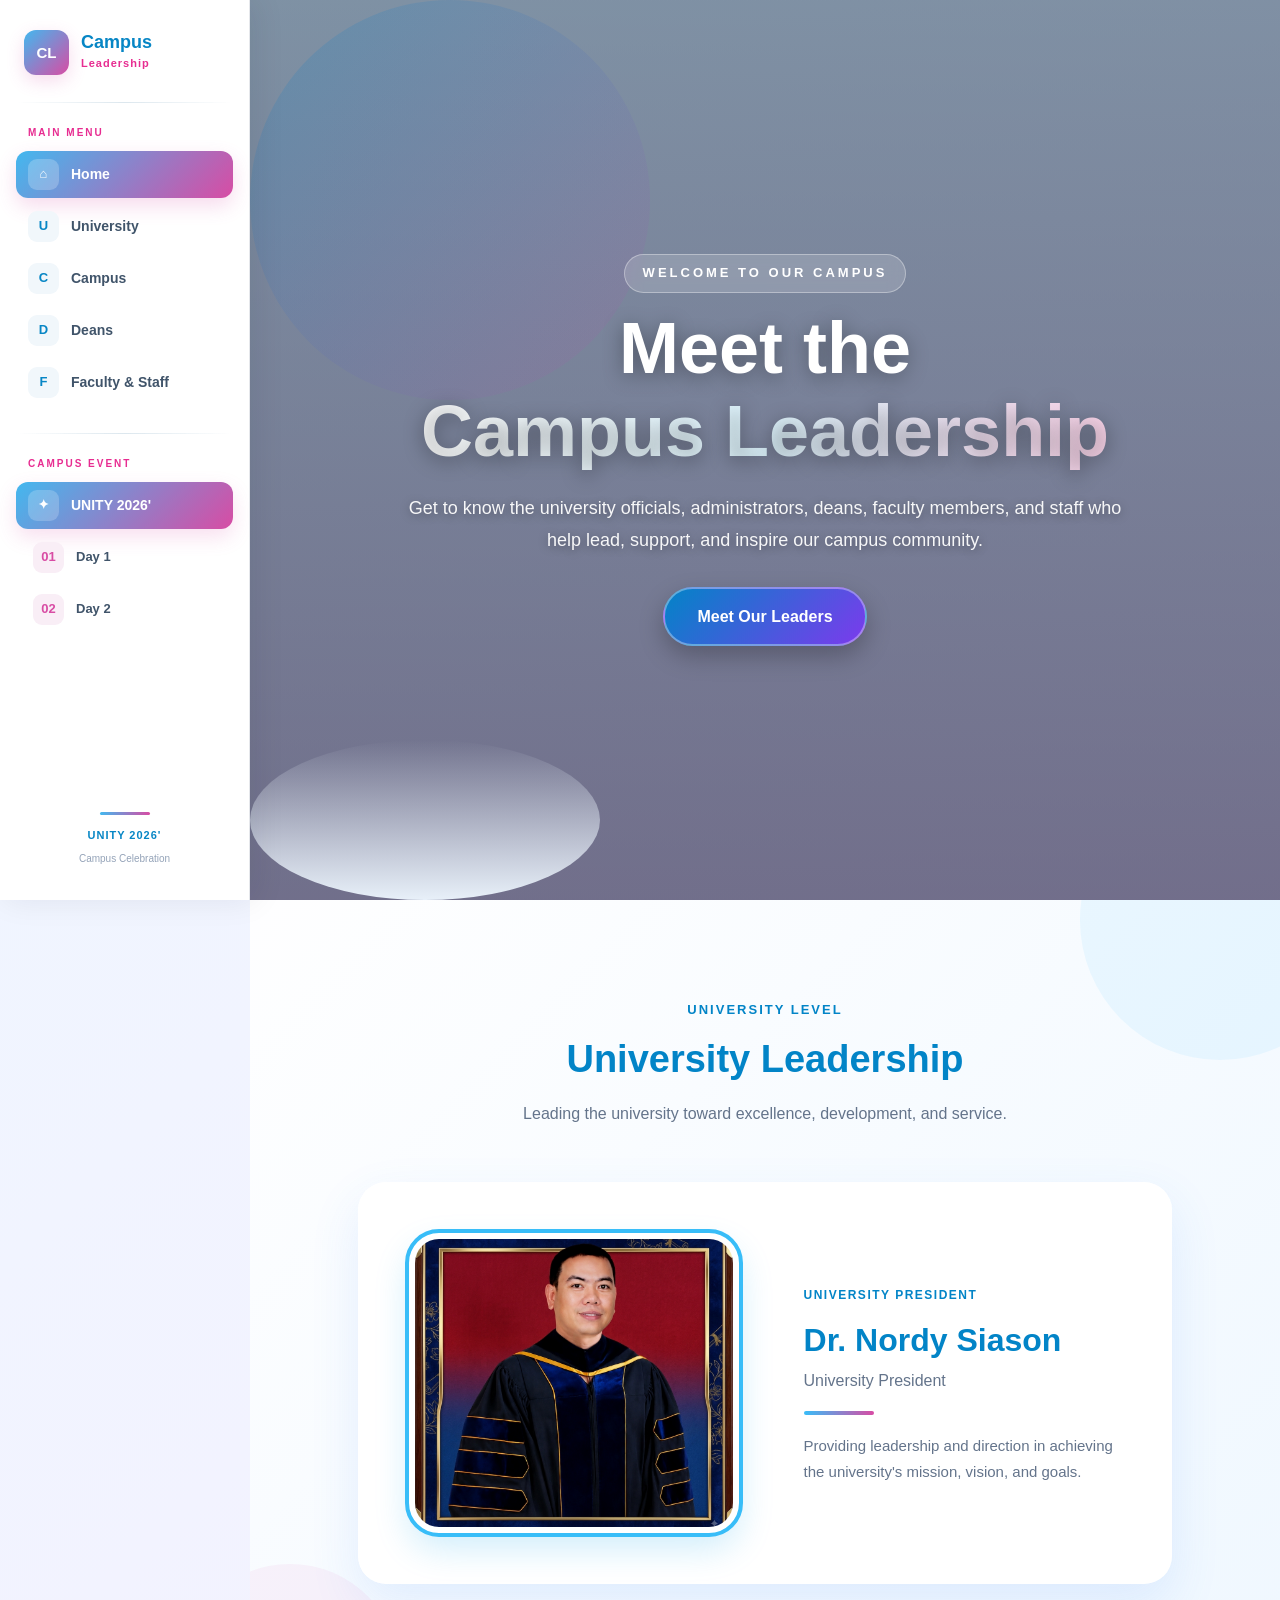
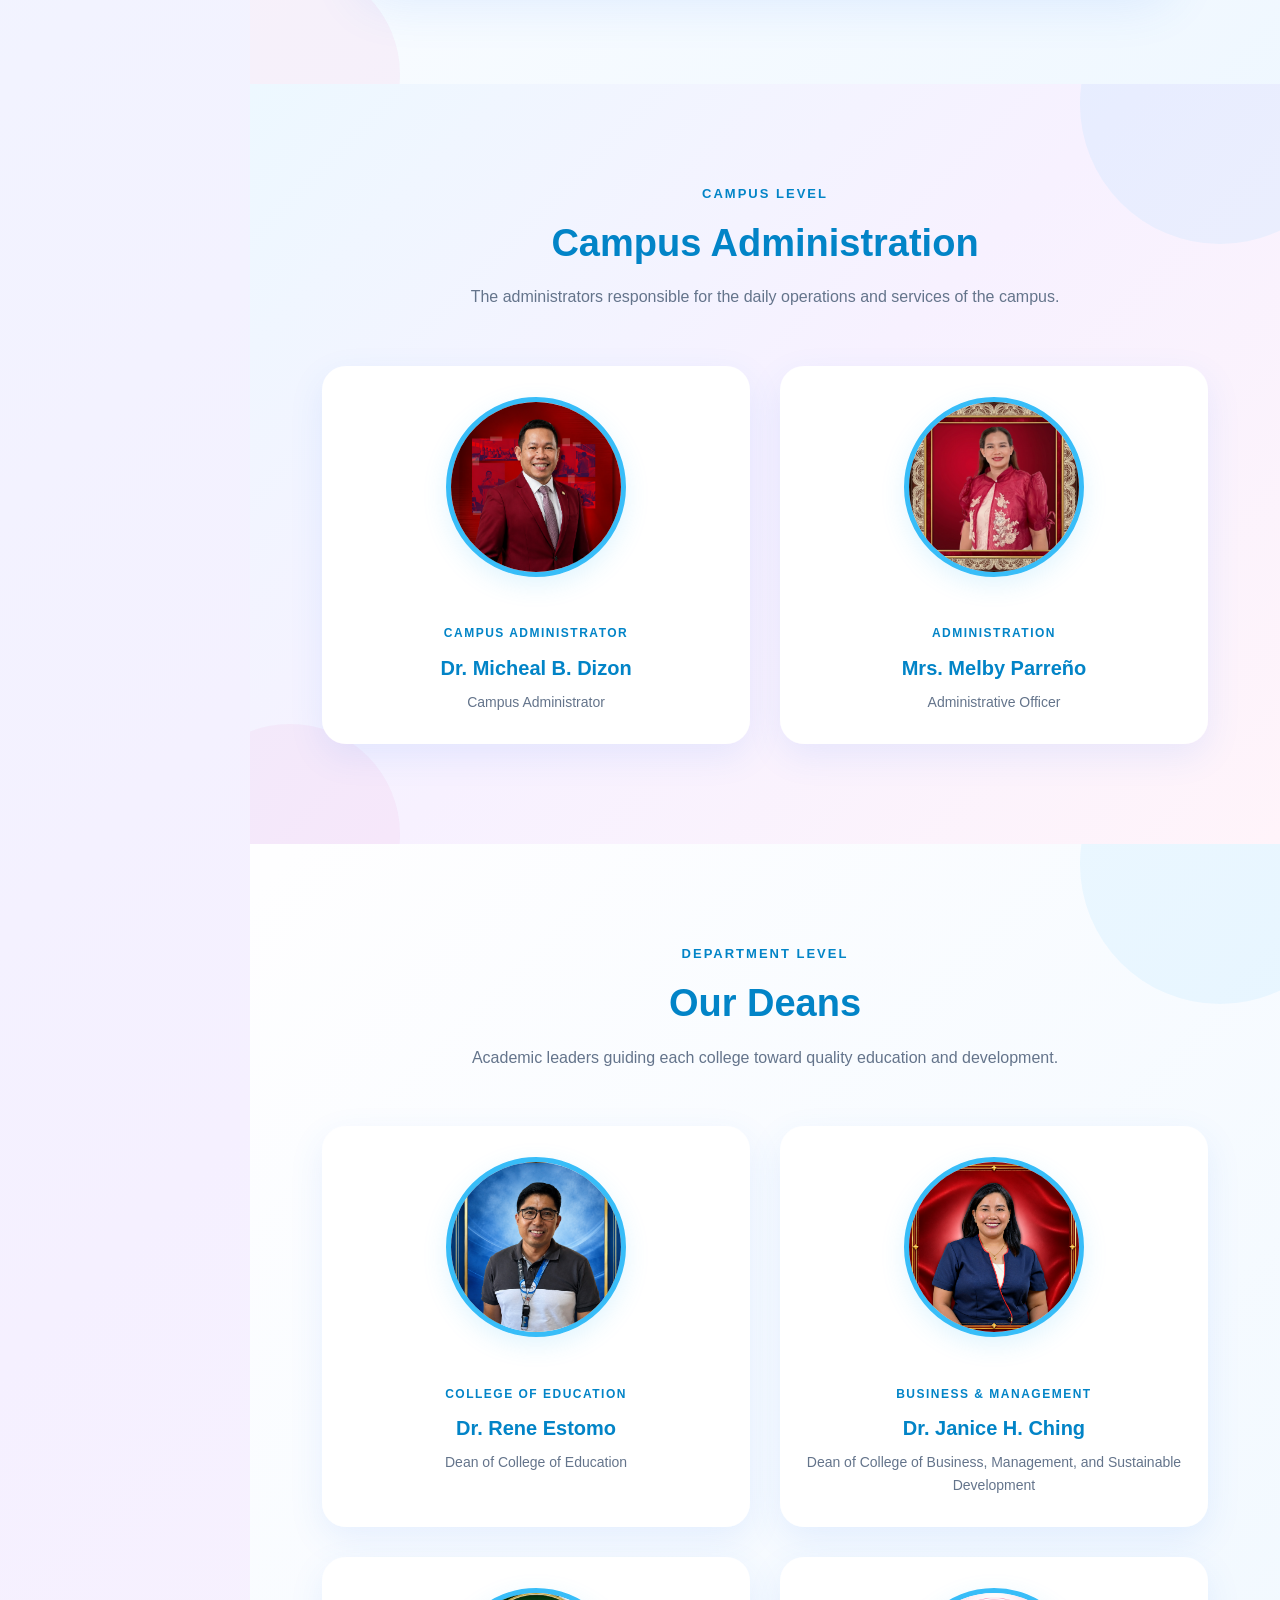
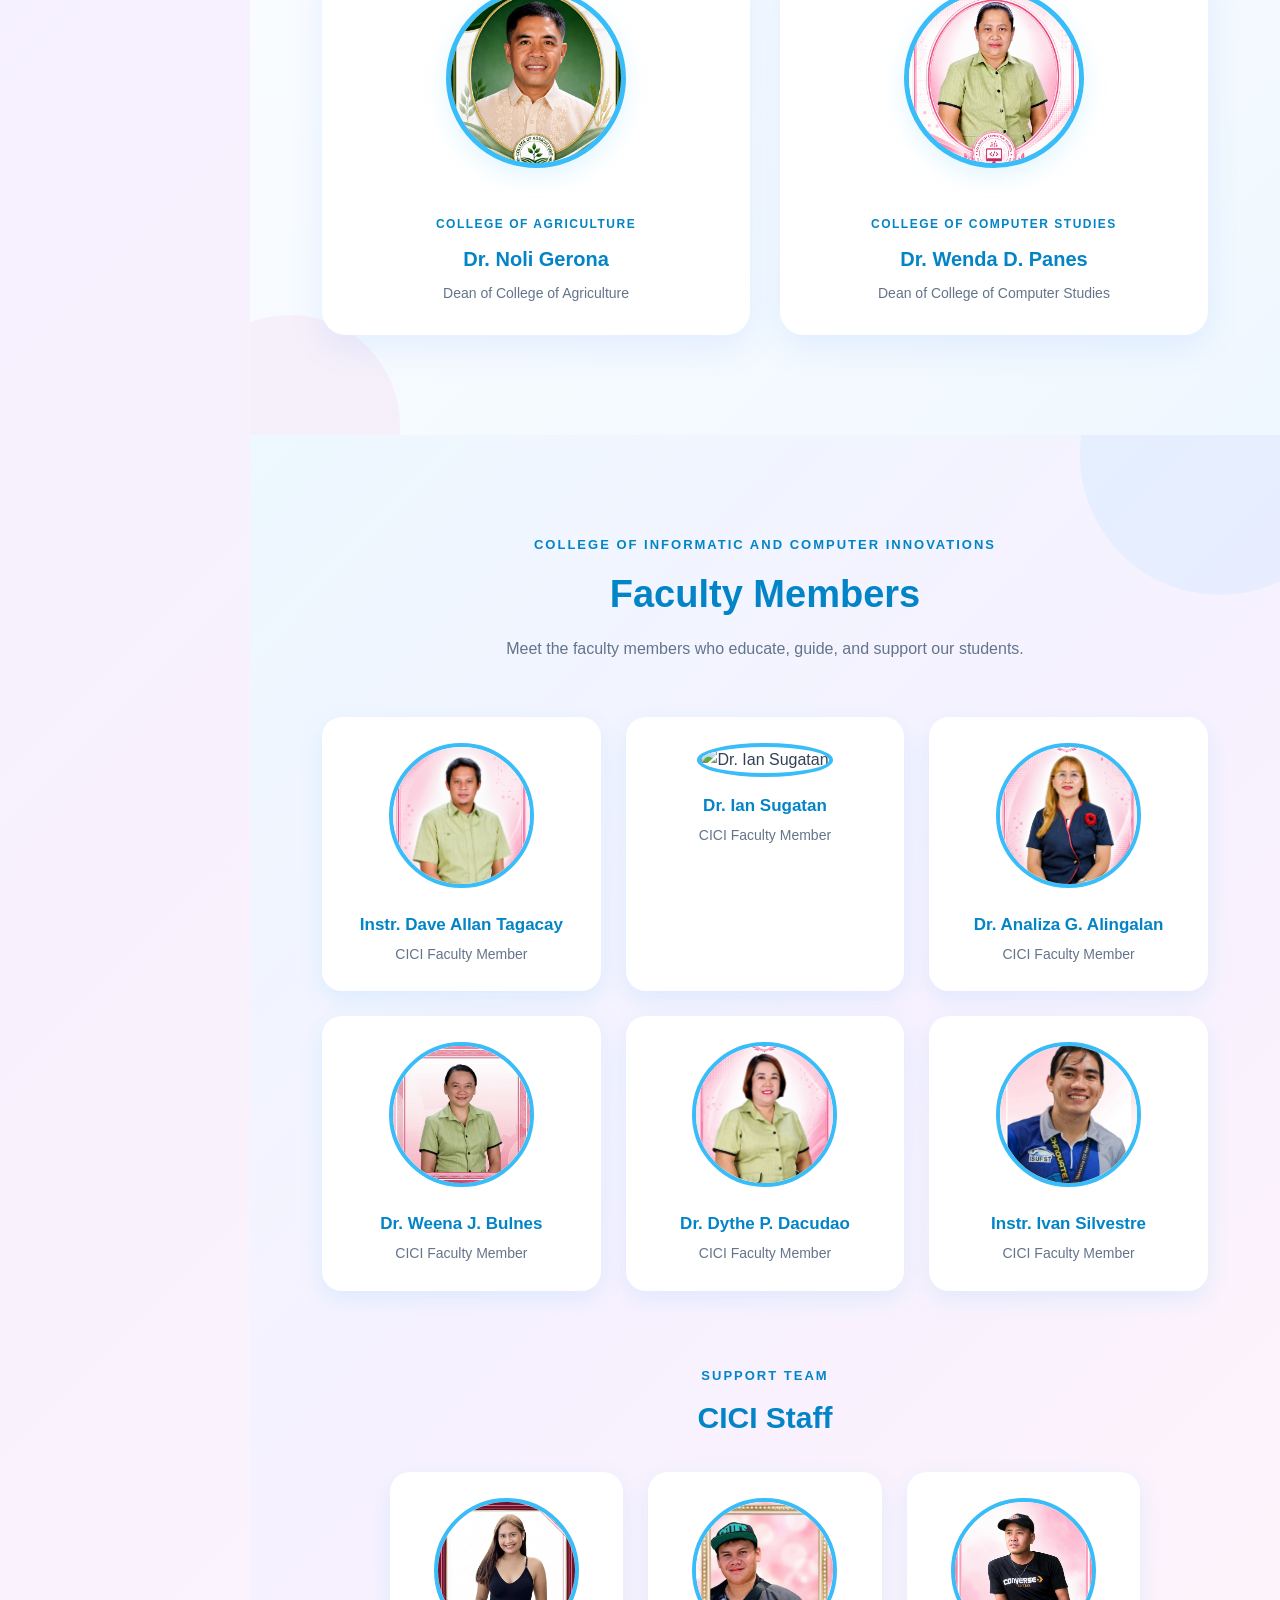
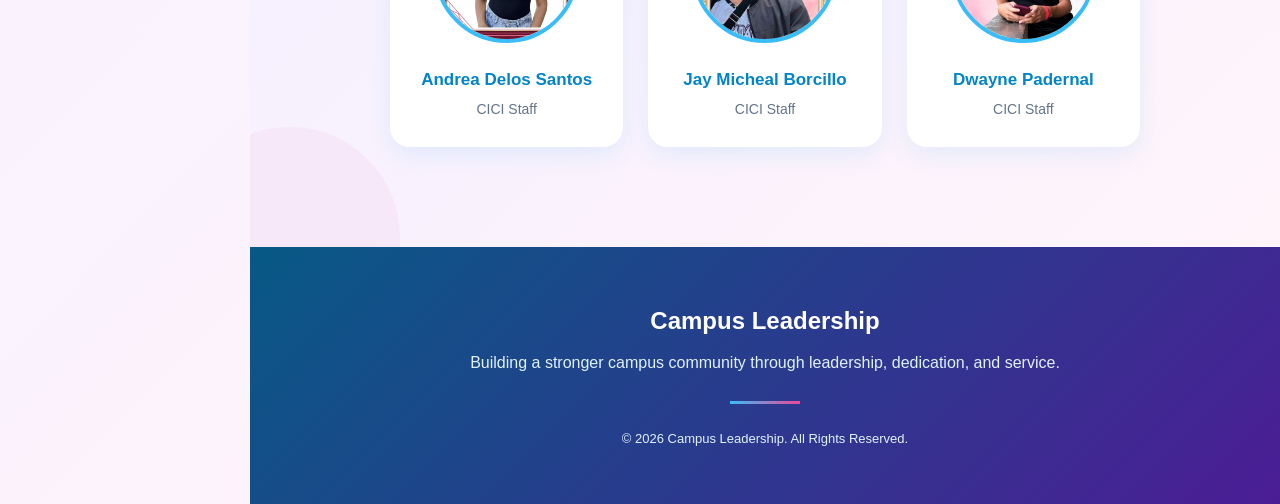
==== commit aba750a4: "Update index.html" ====
--- a/index.html
+++ b/index.html
@@ -307,7 +307,7 @@
             <div class="profile-image">
 
                 <img
-                    src="image/pres.png"
+                    src="pres.png"
                     alt="Dr. Nordy Siason"
                 >
 
@@ -392,7 +392,7 @@
                 <div class="card-image">
 
                     <img
-                        src="image/campusAd.png"
+                        src="campusAd.png"
                         alt="Dr. Micheal B. Dizon"
                     >
 
@@ -428,7 +428,7 @@
                 <div class="card-image">
 
                     <img
-                        src="image/AdminOfficer.png"
+                        src="AdminOfficer.png"
                         alt="Mrs. Melby Parreño"
                     >
 
@@ -502,7 +502,7 @@
                 <div class="card-image">
 
                     <img
-                        src="image/coed.png"
+                        src="coed.png"
                         alt="Dr. Rene Estomo"
                     >
 
@@ -538,7 +538,7 @@
                 <div class="card-image">
 
                     <img
-                        src="image/cbmsd.png"
+                        src="cbmsd.png"
                         alt="Dr. Janice H. Ching"
                     >
 
@@ -575,7 +575,7 @@
                 <div class="card-image">
 
                     <img
-                        src="image/coag.png"
+                        src="coag.png"
                         alt="Dr. Noli Gerona"
                     >
 
@@ -611,7 +611,7 @@
                 <div class="card-image">
 
                     <img
-                        src="image/ccs.png"
+                        src="ccs.png"
                         alt="Dr. Wenda D. Panes"
                     >
 
@@ -683,7 +683,7 @@
             <div class="person-card">
 
                 <img
-                    src="image/dave.png"
+                    src="dave.png"
                     alt="Instr. Dave Allan Tagacay"
                 >
 
@@ -706,7 +706,7 @@
             <div class="person-card">
 
                 <img
-                    src="image/ian.png"
+                    src="ian.png"
                     alt="Dr. Ian Sugatan"
                 >
 
@@ -729,7 +729,7 @@
             <div class="person-card">
 
                 <img
-                    src="image/Ann.png"
+                    src="Ann.png"
                     alt="Dr. Analiza G. Alingalan"
                 >
 
@@ -752,7 +752,7 @@
             <div class="person-card">
 
                 <img
-                    src="image/weena.png"
+                    src="weena.png"
                     alt="Dr. Weena J. Bulnes"
                 >
 
@@ -775,7 +775,7 @@
             <div class="person-card">
 
                 <img
-                    src="image/Dacudao.png"
+                    src="Dacudao.png"
                     alt="Dr. Dythe P. Dacudao"
                 >
 
@@ -798,7 +798,7 @@
             <div class="person-card">
 
                 <img
-                    src="image/ivan.png"
+                    src="ivan.png"
                     alt="Instr. Ivan Silvestre"
                 >
 
@@ -844,7 +844,7 @@
             <div class="person-card">
 
                 <img
-                    src="image/andrea.png"
+                    src="andrea.png"
                     alt="Andrea Delos Santos"
                 >
 
@@ -867,7 +867,7 @@
             <div class="person-card">
 
                 <img
-                    src="image/mike.png"
+                    src="mike.png"
                     alt="Jay Micheal Borcillo"
                 >
 
@@ -890,7 +890,7 @@
             <div class="person-card">
 
                 <img
-                    src="image/dwayne.png"
+                    src="dwayne.png"
                     alt="Dwayne Padernal"
                 >
 
@@ -977,4 +977,4 @@
 
 </body>
 
-</html>+</html>
